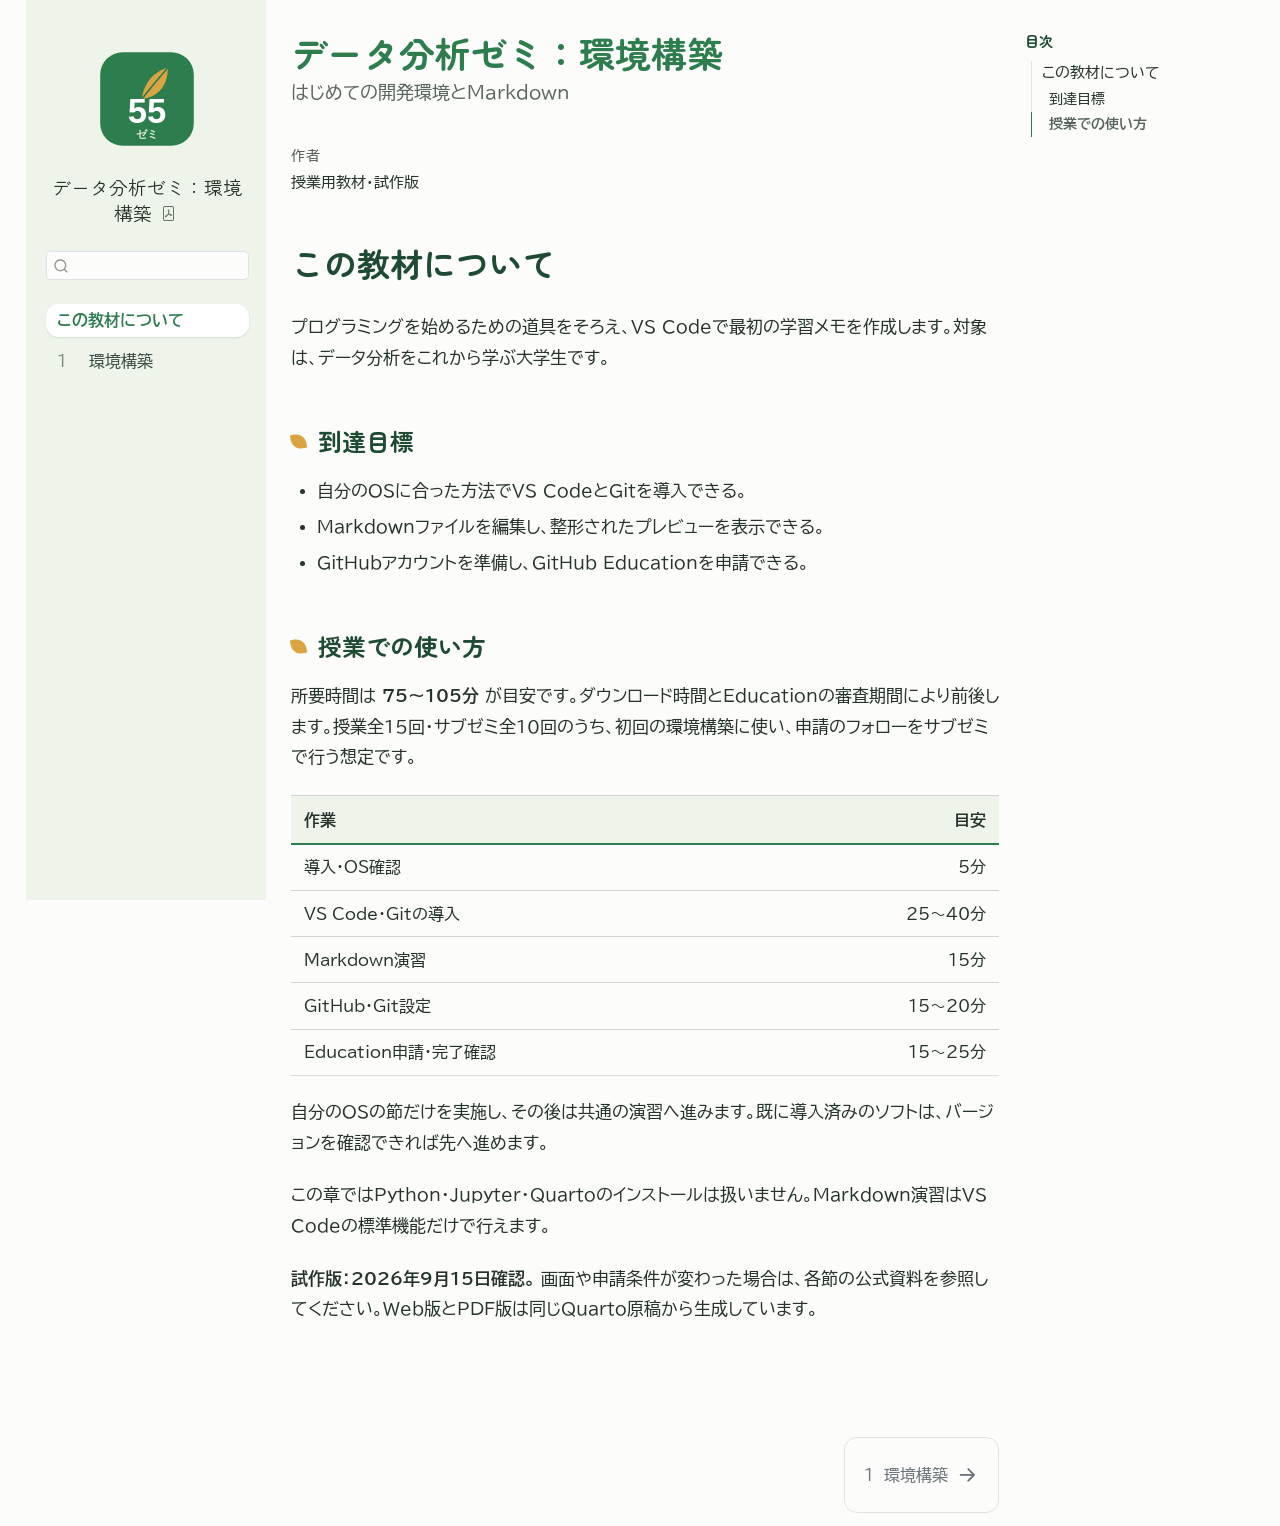
==== index.html @ b41e4daf "Publish Wakaba course website and PDF" ====
<!DOCTYPE html>
<html xmlns="http://www.w3.org/1999/xhtml" lang="ja" xml:lang="ja"><head>

<meta charset="utf-8">
<meta name="generator" content="quarto-1.10.18">

<meta name="viewport" content="width=device-width, initial-scale=1.0, user-scalable=yes">

<meta name="author" content="授業用教材・試作版">

<title>データ分析ゼミ：環境構築</title>
<style>
/* Default styles provided by pandoc.
** See https://pandoc.org/MANUAL.html#variables-for-html for config info.
*/
span.smallcaps{font-variant: small-caps;}
div.columns{display: flex; gap: 1.5em;}
div.column{flex: auto;}
@media screen {
div.columns{gap: min(4vw, 1.5em);}
div.column{overflow-x: auto;}
}
div.hanging-indent{margin-left: 1.5em; text-indent: -1.5em;}
ul.task-list{list-style: none;}
ul.task-list li input[type="checkbox"] {
  width: 0.8em;
  margin: 0 0.8em 0.2em -1em; /* quarto-specific, see https://github.com/quarto-dev/quarto-cli/issues/4556 */ 
  vertical-align: middle;
}
</style>


<script src="site_libs/quarto-nav/quarto-nav.js"></script>
<script src="site_libs/quarto-nav/headroom.min.js"></script>
<script src="site_libs/clipboard/clipboard.min.js"></script>
<script src="site_libs/quarto-search/autocomplete.umd.js"></script>
<script src="site_libs/quarto-search/fuse.min.js"></script>
<script src="site_libs/quarto-search/quarto-search.js"></script>
<meta name="quarto:offset" content="./">
<link href="./lesson/environment-setup.html" rel="next">
<script src="site_libs/quarto-html/quarto.js" type="module"></script>
<script src="site_libs/quarto-html/tabsets/tabsets.js" type="module"></script>
<script src="site_libs/quarto-html/popper.min.js"></script>
<script src="site_libs/quarto-html/tippy.umd.min.js"></script>
<script src="site_libs/quarto-html/anchor.min.js"></script>
<link href="site_libs/quarto-html/tippy.css" rel="stylesheet">
<link href="site_libs/quarto-html/quarto-syntax-highlighting-a277fc7c0b5572c02727048f32503fbf.css" rel="stylesheet" id="quarto-text-highlighting-styles">
<script src="site_libs/bootstrap/bootstrap.min.js"></script>
<link href="site_libs/bootstrap/bootstrap-icons.css" rel="stylesheet">
<link href="site_libs/bootstrap/bootstrap-1fc17faf87dfba659ec2708af60eecc0.min.css" rel="stylesheet" append-hash="true" id="quarto-bootstrap" data-mode="light">
<script id="quarto-search-options" type="application/json">{
  "location": "sidebar",
  "copy-button": false,
  "collapse-after": 3,
  "panel-placement": "start",
  "type": "textbox",
  "limit": 50,
  "keyboard-shortcut": [
    "f",
    "/",
    "s"
  ],
  "show-item-context": false,
  "language": {
    "search-no-results-text": "一致なし",
    "search-matching-documents-text": "一致した文書",
    "search-copy-link-title": "検索へのリンクをコピー",
    "search-hide-matches-text": "追加の検索結果を非表示",
    "search-more-match-text": "追加の検索結果",
    "search-more-matches-text": "追加の検索結果",
    "search-clear-button-title": "消去",
    "search-text-placeholder": "",
    "search-detached-cancel-button-title": "取消",
    "search-submit-button-title": "検索",
    "search-label": "サーチ"
  }
}</script>


</head>

<body class="nav-sidebar floating quarto-light">

<div id="quarto-search-results"></div>
  <header id="quarto-header" class="headroom fixed-top">
  <nav class="quarto-secondary-nav">
    <div class="container-fluid d-flex">
      <button type="button" class="quarto-btn-toggle btn" data-bs-toggle="collapse" role="button" data-bs-target=".quarto-sidebar-collapse-item" aria-controls="quarto-sidebar" aria-expanded="false" aria-label="サイドバーを切り替える" onclick="if (window.quartoToggleHeadroom) { window.quartoToggleHeadroom(); }">
        <i class="bi bi-layout-text-sidebar-reverse"></i>
      </button>
        <nav class="quarto-page-breadcrumbs" aria-label="breadcrumb"><ol class="breadcrumb"><li class="breadcrumb-item"><a href="./index.html">この教材について</a></li></ol></nav>
        <a class="flex-grow-1" role="navigation" data-bs-toggle="collapse" data-bs-target=".quarto-sidebar-collapse-item" aria-controls="quarto-sidebar" aria-expanded="false" aria-label="サイドバーを切り替える" onclick="if (window.quartoToggleHeadroom) { window.quartoToggleHeadroom(); }">      
        </a>
      <button type="button" class="btn quarto-search-button" aria-label="サーチ" onclick="window.quartoOpenSearch();">
        <i class="bi bi-search"></i>
      </button>
    </div>
  </nav>
</header>
<!-- content -->
<div id="quarto-content" class="quarto-container page-columns page-rows-contents page-layout-article">
<!-- sidebar -->
  <nav id="quarto-sidebar" class="sidebar collapse collapse-horizontal quarto-sidebar-collapse-item sidebar-navigation floating overflow-auto">
    <div class="pt-lg-2 mt-2 text-left sidebar-header sidebar-header-stacked">
      <a href="./index.html" class="sidebar-logo-link">
      <img src="./images/logo-wakaba.svg" alt="" class="sidebar-logo light-content py-0 d-lg-inline d-none">
      <img src="./images/logo-wakaba.svg" alt="" class="sidebar-logo dark-content py-0 d-lg-inline d-none">
      </a>
    <div class="sidebar-title mb-0 py-0">
      <a href="./">データ分析ゼミ：環境構築</a> 
        <div class="sidebar-tools-main">
    <a href="./データ分析ゼミ：環境構築.pdf" title="Download PDF" class="quarto-navigation-tool px-1" aria-label="Download PDF"><i class="bi bi-file-pdf"></i></a>
</div>
    </div>
      </div>
        <div class="mt-2 flex-shrink-0 align-items-center">
        <div class="sidebar-search">
        <div id="quarto-search" class="" title="サーチ"></div>
        </div>
        </div>
    <div class="sidebar-menu-container"> 
    <ul class="list-unstyled mt-1">
        <li class="sidebar-item">
  <div class="sidebar-item-container"> 
  <a href="./index.html" class="sidebar-item-text sidebar-link active">
 <span class="menu-text">この教材について</span></a>
  </div>
</li>
        <li class="sidebar-item">
  <div class="sidebar-item-container"> 
  <a href="./lesson/environment-setup.html" class="sidebar-item-text sidebar-link">
 <span class="menu-text"><span class="chapter-number">1</span>&nbsp; <span class="chapter-title">環境構築</span></span></a>
  </div>
</li>
    </ul>
    </div>
</nav>
<div id="quarto-sidebar-glass" class="quarto-sidebar-collapse-item" data-bs-toggle="collapse" data-bs-target=".quarto-sidebar-collapse-item"></div>
<!-- margin-sidebar -->
    <div id="quarto-margin-sidebar" class="sidebar margin-sidebar">
        <nav id="TOC" role="doc-toc" class="toc-active">
    <h2 id="toc-title">目次</h2>
   
  <ul class="collapse">
  <li><a href="#この教材について" id="toc-この教材について" class="nav-link active" data-scroll-target="#この教材について">この教材について</a>
  <ul class="collapse">
  <li><a href="#到達目標" id="toc-到達目標" class="nav-link" data-scroll-target="#到達目標">到達目標</a></li>
  <li><a href="#授業での使い方" id="toc-授業での使い方" class="nav-link" data-scroll-target="#授業での使い方">授業での使い方</a></li>
  </ul></li>
  </ul>
</nav>
    </div>
<!-- main -->
<main class="content" id="quarto-document-content">

<header id="title-block-header" class="quarto-title-block default">
<div class="quarto-title">
<h1 class="title">データ分析ゼミ：環境構築</h1>
<p class="subtitle lead">はじめての開発環境とMarkdown</p>
</div>



<div class="quarto-title-meta">

    <div>
    <div class="quarto-title-meta-heading">作者</div>
    <div class="quarto-title-meta-contents">
             <p>授業用教材・試作版 </p>
          </div>
  </div>
    
  
    
  </div>
  


</header>


<section id="この教材について" class="level1 unnumbered">
<h1 class="unnumbered">この教材について</h1>
<p>プログラミングを始めるための道具をそろえ、VS Codeで最初の学習メモを作成します。対象は、データ分析をこれから学ぶ大学生です。</p>
<section id="到達目標" class="level2 unnumbered">
<h2 class="unnumbered anchored" data-anchor-id="到達目標">到達目標</h2>
<ul>
<li>自分のOSに合った方法でVS CodeとGitを導入できる。</li>
<li>Markdownファイルを編集し、整形されたプレビューを表示できる。</li>
<li>GitHubアカウントを準備し、GitHub Educationを申請できる。</li>
</ul>
</section>
<section id="授業での使い方" class="level2 unnumbered">
<h2 class="unnumbered anchored" data-anchor-id="授業での使い方">授業での使い方</h2>
<p>所要時間は <strong>75〜105分</strong> が目安です。ダウンロード時間とEducationの審査期間により前後します。授業全15回・サブゼミ全10回のうち、初回の環境構築に使い、申請のフォローをサブゼミで行う想定です。</p>
<table class="caption-top table">
<thead>
<tr class="header">
<th>作業</th>
<th style="text-align: right;">目安</th>
</tr>
</thead>
<tbody>
<tr class="odd">
<td>導入・OS確認</td>
<td style="text-align: right;">5分</td>
</tr>
<tr class="even">
<td>VS Code・Gitの導入</td>
<td style="text-align: right;">25〜40分</td>
</tr>
<tr class="odd">
<td>Markdown演習</td>
<td style="text-align: right;">15分</td>
</tr>
<tr class="even">
<td>GitHub・Git設定</td>
<td style="text-align: right;">15〜20分</td>
</tr>
<tr class="odd">
<td>Education申請・完了確認</td>
<td style="text-align: right;">15〜25分</td>
</tr>
</tbody>
</table>
<p>自分のOSの節だけを実施し、その後は共通の演習へ進みます。既に導入済みのソフトは、バージョンを確認できれば先へ進めます。</p>
<p>この章ではPython・Jupyter・Quartoのインストールは扱いません。Markdown演習はVS Codeの標準機能だけで行えます。</p>
<p><strong>試作版：2026年9月15日確認。</strong> 画面や申請条件が変わった場合は、各節の公式資料を参照してください。Web版とPDF版は同じQuarto原稿から生成しています。</p>


</section>
</section>

</main> <!-- /main -->
<script id="quarto-html-after-body" type="application/javascript">
  window.document.addEventListener("DOMContentLoaded", function (event) {
    const icon = "";
    const anchorJS = new window.AnchorJS();
    anchorJS.options = {
      placement: 'right',
      icon: icon
    };
    anchorJS.add('.anchored');
    const isCodeAnnotation = (el) => {
      for (const clz of el.classList) {
        if (clz.startsWith('code-annotation-')) {                     
          return true;
        }
      }
      return false;
    }
    const onCopySuccess = function(e) {
      // button target
      const button = e.trigger;
      // don't keep focus
      button.blur();
      // flash "checked"
      button.classList.add('code-copy-button-checked');
      var currentTitle = button.getAttribute("title");
      button.setAttribute("title", "コピーしました");
      let tooltip;
      if (window.bootstrap) {
        button.setAttribute("data-bs-toggle", "tooltip");
        button.setAttribute("data-bs-placement", "left");
        button.setAttribute("data-bs-title", "コピーしました");
        tooltip = new bootstrap.Tooltip(button, 
          { trigger: "manual", 
            customClass: "code-copy-button-tooltip",
            offset: [0, -8]});
        tooltip.show();    
      }
      setTimeout(function() {
        if (tooltip) {
          tooltip.hide();
          button.removeAttribute("data-bs-title");
          button.removeAttribute("data-bs-toggle");
          button.removeAttribute("data-bs-placement");
        }
        button.setAttribute("title", currentTitle);
        button.classList.remove('code-copy-button-checked');
      }, 1000);
      // clear code selection
      e.clearSelection();
    }
    const getTextToCopy = function(trigger) {
      const outerScaffold = trigger.parentElement.cloneNode(true);
      const codeEl = outerScaffold.querySelector('code');
      for (const childEl of codeEl.children) {
        if (isCodeAnnotation(childEl)) {
          childEl.remove();
        }
      }
      return codeEl.innerText;
    }
    const clipboard = new window.ClipboardJS('.code-copy-button:not([data-in-quarto-modal])', {
      text: getTextToCopy
    });
    clipboard.on('success', onCopySuccess);
    if (window.document.getElementById('quarto-embedded-source-code-modal')) {
      const clipboardModal = new window.ClipboardJS('.code-copy-button[data-in-quarto-modal]', {
        text: getTextToCopy,
        container: window.document.getElementById('quarto-embedded-source-code-modal')
      });
      clipboardModal.on('success', onCopySuccess);
    }
      var localhostRegex = new RegExp(/^(?:http|https):\/\/localhost\:?[0-9]*\//);
      var mailtoRegex = new RegExp(/^mailto:/);
        var filterRegex = new RegExp('/' + window.location.host + '/');
      var isInternal = (href) => {
          return filterRegex.test(href) || localhostRegex.test(href) || mailtoRegex.test(href);
      }
      // Inspect non-navigation links and adorn them if external
     var links = window.document.querySelectorAll('a[href]:not(.nav-link):not(.navbar-brand):not(.toc-action):not(.sidebar-link):not(.sidebar-item-toggle):not(.pagination-link):not(.no-external):not([aria-hidden]):not(.dropdown-item):not(.quarto-navigation-tool):not(.about-link)');
      for (var i=0; i<links.length; i++) {
        const link = links[i];
        if (!isInternal(link.href)) {
          // undo the damage that might have been done by quarto-nav.js in the case of
          // links that we want to consider external
          if (link.dataset.originalHref !== undefined) {
            link.href = link.dataset.originalHref;
          }
        }
      }
    function tippyHover(el, contentFn, onTriggerFn, onUntriggerFn) {
      const config = {
        allowHTML: true,
        maxWidth: 500,
        delay: 100,
        arrow: false,
        appendTo: function(el) {
            return el.parentElement;
        },
        interactive: true,
        interactiveBorder: 10,
        theme: 'quarto',
        placement: 'bottom-start',
      };
      if (contentFn) {
        config.content = contentFn;
      }
      if (onTriggerFn) {
        config.onTrigger = onTriggerFn;
      }
      if (onUntriggerFn) {
        config.onUntrigger = onUntriggerFn;
      }
      window.tippy(el, config); 
    }
    const noterefs = window.document.querySelectorAll('a[role="doc-noteref"]');
    for (var i=0; i<noterefs.length; i++) {
      const ref = noterefs[i];
      tippyHover(ref, function() {
        // use id or data attribute instead here
        let href = ref.getAttribute('data-footnote-href') || ref.getAttribute('href');
        try { href = new URL(href).hash; } catch {}
        const id = href.replace(/^#\/?/, "");
        const note = window.document.getElementById(id);
        if (note) {
          return note.innerHTML;
        } else {
          return "";
        }
      });
    }
    const xrefs = window.document.querySelectorAll('a.quarto-xref');
    const processXRef = (id, note) => {
      // Strip column container classes
      const stripColumnClz = (el) => {
        el.classList.remove("page-full", "page-columns");
        if (el.children) {
          for (const child of el.children) {
            stripColumnClz(child);
          }
        }
      }
      stripColumnClz(note)
      if (id === null || id.startsWith('sec-')) {
        // Special case sections, only their first couple elements
        const container = document.createElement("div");
        if (note.children && note.children.length > 2) {
          container.appendChild(note.children[0].cloneNode(true));
          for (let i = 1; i < note.children.length; i++) {
            const child = note.children[i];
            if (child.tagName === "P" && child.innerText === "") {
              continue;
            } else {
              container.appendChild(child.cloneNode(true));
              break;
            }
          }
          if (window.Quarto?.typesetMath) {
            window.Quarto.typesetMath(container);
          }
          return container.innerHTML
        } else {
          if (window.Quarto?.typesetMath) {
            window.Quarto.typesetMath(note);
          }
          return note.innerHTML;
        }
      } else {
        // Remove any anchor links if they are present
        const anchorLink = note.querySelector('a.anchorjs-link');
        if (anchorLink) {
          anchorLink.remove();
        }
        if (window.Quarto?.typesetMath) {
          window.Quarto.typesetMath(note);
        }
        if (note.classList.contains("callout")) {
          return note.outerHTML;
        } else {
          return note.innerHTML;
        }
      }
    }
    for (var i=0; i<xrefs.length; i++) {
      const xref = xrefs[i];
      tippyHover(xref, undefined, function(instance) {
        instance.disable();
        let url = xref.getAttribute('href');
        let hash = undefined; 
        if (url.startsWith('#')) {
          hash = url;
        } else {
          try { hash = new URL(url).hash; } catch {}
        }
        if (hash) {
          const id = hash.replace(/^#\/?/, "");
          const note = window.document.getElementById(id);
          if (note !== null) {
            try {
              const html = processXRef(id, note.cloneNode(true));
              instance.setContent(html);
            } finally {
              instance.enable();
              instance.show();
            }
          } else {
            // See if we can fetch this
            fetch(url.split('#')[0])
            .then(res => res.text())
            .then(html => {
              const parser = new DOMParser();
              const htmlDoc = parser.parseFromString(html, "text/html");
              const note = htmlDoc.getElementById(id);
              if (note !== null) {
                const html = processXRef(id, note);
                instance.setContent(html);
              } 
            }).finally(() => {
              instance.enable();
              instance.show();
            });
          }
        } else {
          // See if we can fetch a full url (with no hash to target)
          // This is a special case and we should probably do some content thinning / targeting
          fetch(url)
          .then(res => res.text())
          .then(html => {
            const parser = new DOMParser();
            const htmlDoc = parser.parseFromString(html, "text/html");
            const note = htmlDoc.querySelector('main.content');
            if (note !== null) {
              // This should only happen for chapter cross references
              // (since there is no id in the URL)
              // remove the first header
              if (note.children.length > 0 && note.children[0].tagName === "HEADER") {
                note.children[0].remove();
              }
              const html = processXRef(null, note);
              instance.setContent(html);
            } 
          }).finally(() => {
            instance.enable();
            instance.show();
          });
        }
      }, function(instance) {
      });
    }
        let selectedAnnoteEl;
        const selectorForAnnotation = ( cell, annotation) => {
          let cellAttr = 'data-code-cell="' + cell + '"';
          let lineAttr = 'data-code-annotation="' +  annotation + '"';
          const selector = 'span[' + cellAttr + '][' + lineAttr + ']';
          return selector;
        }
        const selectCodeLines = (annoteEl) => {
          const doc = window.document;
          const targetCell = annoteEl.getAttribute("data-target-cell");
          const targetAnnotation = annoteEl.getAttribute("data-target-annotation");
          const annoteSpan = window.document.querySelector(selectorForAnnotation(targetCell, targetAnnotation));
          const lines = annoteSpan.getAttribute("data-code-lines").split(",");
          const lineIds = lines.map((line) => {
            return targetCell + "-" + line;
          })
          let top = null;
          let height = null;
          let parent = null;
          if (lineIds.length > 0) {
              //compute the position of the single el (top and bottom and make a div)
              const el = window.document.getElementById(lineIds[0]);
              top = el.offsetTop;
              height = el.offsetHeight;
              parent = el.parentElement.parentElement;
            if (lineIds.length > 1) {
              const lastEl = window.document.getElementById(lineIds[lineIds.length - 1]);
              const bottom = lastEl.offsetTop + lastEl.offsetHeight;
              height = bottom - top;
            }
            if (top !== null && height !== null && parent !== null) {
              // cook up a div (if necessary) and position it 
              let div = window.document.getElementById("code-annotation-line-highlight");
              if (div === null) {
                div = window.document.createElement("div");
                div.setAttribute("id", "code-annotation-line-highlight");
                div.style.position = 'absolute';
                parent.appendChild(div);
              }
              div.style.top = top - 2 + "px";
              div.style.height = height + 4 + "px";
              div.style.left = 0;
              let gutterDiv = window.document.getElementById("code-annotation-line-highlight-gutter");
              if (gutterDiv === null) {
                gutterDiv = window.document.createElement("div");
                gutterDiv.setAttribute("id", "code-annotation-line-highlight-gutter");
                gutterDiv.style.position = 'absolute';
                const codeCell = window.document.getElementById(targetCell);
                const gutter = codeCell.querySelector('.code-annotation-gutter');
                gutter.appendChild(gutterDiv);
              }
              gutterDiv.style.top = top - 2 + "px";
              gutterDiv.style.height = height + 4 + "px";
            }
            selectedAnnoteEl = annoteEl;
          }
        };
        const unselectCodeLines = () => {
          const elementsIds = ["code-annotation-line-highlight", "code-annotation-line-highlight-gutter"];
          elementsIds.forEach((elId) => {
            const div = window.document.getElementById(elId);
            if (div) {
              div.remove();
            }
          });
          selectedAnnoteEl = undefined;
        };
          // Handle positioning of the toggle
      window.addEventListener(
        "resize",
        throttle(() => {
          elRect = undefined;
          if (selectedAnnoteEl) {
            selectCodeLines(selectedAnnoteEl);
          }
        }, 10)
      );
      function throttle(fn, ms) {
      let throttle = false;
      let timer;
        return (...args) => {
          if(!throttle) { // first call gets through
              fn.apply(this, args);
              throttle = true;
          } else { // all the others get throttled
              if(timer) clearTimeout(timer); // cancel #2
              timer = setTimeout(() => {
                fn.apply(this, args);
                timer = throttle = false;
              }, ms);
          }
        };
      }
        // Attach click handler to the DT
        const annoteDls = window.document.querySelectorAll('dt[data-target-cell]');
        for (const annoteDlNode of annoteDls) {
          annoteDlNode.addEventListener('click', (event) => {
            const clickedEl = event.target;
            if (clickedEl !== selectedAnnoteEl) {
              unselectCodeLines();
              const activeEl = window.document.querySelector('dt[data-target-cell].code-annotation-active');
              if (activeEl) {
                activeEl.classList.remove('code-annotation-active');
              }
              selectCodeLines(clickedEl);
              clickedEl.classList.add('code-annotation-active');
            } else {
              // Unselect the line
              unselectCodeLines();
              clickedEl.classList.remove('code-annotation-active');
            }
          });
        }
    const findCites = (el) => {
      const parentEl = el.parentElement;
      if (parentEl) {
        const cites = parentEl.dataset.cites;
        if (cites) {
          return {
            el,
            cites: cites.split(' ')
          };
        } else {
          return findCites(el.parentElement)
        }
      } else {
        return undefined;
      }
    };
    var bibliorefs = window.document.querySelectorAll('a[role="doc-biblioref"]');
    for (var i=0; i<bibliorefs.length; i++) {
      const ref = bibliorefs[i];
      const citeInfo = findCites(ref);
      if (citeInfo) {
        tippyHover(citeInfo.el, function() {
          var popup = window.document.createElement('div');
          citeInfo.cites.forEach(function(cite) {
            var citeDiv = window.document.createElement('div');
            citeDiv.classList.add('hanging-indent');
            citeDiv.classList.add('csl-entry');
            var biblioDiv = window.document.getElementById('ref-' + cite);
            if (biblioDiv) {
              citeDiv.innerHTML = biblioDiv.innerHTML;
            }
            popup.appendChild(citeDiv);
          });
          return popup.innerHTML;
        });
      }
    }
  });
  </script>
<nav class="page-navigation">
  <div class="nav-page nav-page-previous">
  </div>
  <div class="nav-page nav-page-next">
      <a href="./lesson/environment-setup.html" class="pagination-link" aria-label="環境構築">
        <span class="nav-page-text"><span class="chapter-number">1</span>&nbsp; <span class="chapter-title">環境構築</span></span> <i class="bi bi-arrow-right-short"></i>
      </a>
  </div>
</nav>
</div> <!-- /content -->




</body></html>
---- site_libs/quarto-html/tippy.css ----
.tippy-box[data-animation=fade][data-state=hidden]{opacity:0}[data-tippy-root]{max-width:calc(100vw - 10px)}.tippy-box{position:relative;background-color:#333;color:#fff;border-radius:4px;font-size:14px;line-height:1.4;white-space:normal;outline:0;transition-property:transform,visibility,opacity}.tippy-box[data-placement^=top]>.tippy-arrow{bottom:0}.tippy-box[data-placement^=top]>.tippy-arrow:before{bottom:-7px;left:0;border-width:8px 8px 0;border-top-color:initial;transform-origin:center top}.tippy-box[data-placement^=bottom]>.tippy-arrow{top:0}.tippy-box[data-placement^=bottom]>.tippy-arrow:before{top:-7px;left:0;border-width:0 8px 8px;border-bottom-color:initial;transform-origin:center bottom}.tippy-box[data-placement^=left]>.tippy-arrow{right:0}.tippy-box[data-placement^=left]>.tippy-arrow:before{border-width:8px 0 8px 8px;border-left-color:initial;right:-7px;transform-origin:center left}.tippy-box[data-placement^=right]>.tippy-arrow{left:0}.tippy-box[data-placement^=right]>.tippy-arrow:before{left:-7px;border-width:8px 8px 8px 0;border-right-color:initial;transform-origin:center right}.tippy-box[data-inertia][data-state=visible]{transition-timing-function:cubic-bezier(.54,1.5,.38,1.11)}.tippy-arrow{width:16px;height:16px;color:#333}.tippy-arrow:before{content:"";position:absolute;border-color:transparent;border-style:solid}.tippy-content{position:relative;padding:5px 9px;z-index:1}
---- site_libs/quarto-html/quarto-syntax-highlighting-a277fc7c0b5572c02727048f32503fbf.css ----
/* quarto syntax highlight colors */
:root {
  --quarto-hl-ot-color: #003B4F;
  --quarto-hl-at-color: #657422;
  --quarto-hl-ss-color: #20794D;
  --quarto-hl-an-color: #5E5E5E;
  --quarto-hl-fu-color: #4758AB;
  --quarto-hl-st-color: #20794D;
  --quarto-hl-cf-color: #003B4F;
  --quarto-hl-op-color: #5E5E5E;
  --quarto-hl-er-color: #AD0000;
  --quarto-hl-bn-color: #AD0000;
  --quarto-hl-al-color: #AD0000;
  --quarto-hl-va-color: #111111;
  --quarto-hl-bu-color: inherit;
  --quarto-hl-ex-color: inherit;
  --quarto-hl-pp-color: #AD0000;
  --quarto-hl-in-color: #5E5E5E;
  --quarto-hl-vs-color: #20794D;
  --quarto-hl-wa-color: #5E5E5E;
  --quarto-hl-do-color: #5E5E5E;
  --quarto-hl-im-color: #00769E;
  --quarto-hl-ch-color: #20794D;
  --quarto-hl-dt-color: #AD0000;
  --quarto-hl-fl-color: #AD0000;
  --quarto-hl-co-color: #5E5E5E;
  --quarto-hl-cv-color: #5E5E5E;
  --quarto-hl-cn-color: #8f5902;
  --quarto-hl-sc-color: #5E5E5E;
  --quarto-hl-dv-color: #AD0000;
  --quarto-hl-kw-color: #003B4F;
}

/* other quarto variables */
:root {
  --quarto-font-monospace: "JetBrains Mono", "SFMono-Regular", Menlo, Consolas, monospace;
}

/* syntax highlight based on Pandoc's rules */
pre > code.sourceCode > span {
  color: #003B4F;
}

code.sourceCode > span {
  color: #003B4F;
}

div.sourceCode,
div.sourceCode pre.sourceCode {
  color: #003B4F;
}

/* Normal */
code span {
  color: #003B4F;
}

/* Alert */
code span.al {
  color: #AD0000;
  font-style: inherit;
}

/* Annotation */
code span.an {
  color: #5E5E5E;
  font-style: inherit;
}

/* Attribute */
code span.at {
  color: #657422;
  font-style: inherit;
}

/* BaseN */
code span.bn {
  color: #AD0000;
  font-style: inherit;
}

/* BuiltIn */
code span.bu {
  font-style: inherit;
}

/* ControlFlow */
code span.cf {
  color: #003B4F;
  font-weight: bold;
  font-style: inherit;
}

/* Char */
code span.ch {
  color: #20794D;
  font-style: inherit;
}

/* Constant */
code span.cn {
  color: #8f5902;
  font-style: inherit;
}

/* Comment */
code span.co {
  color: #5E5E5E;
  font-style: inherit;
}

/* CommentVar */
code span.cv {
  color: #5E5E5E;
  font-style: italic;
}

/* Documentation */
code span.do {
  color: #5E5E5E;
  font-style: italic;
}

/* DataType */
code span.dt {
  color: #AD0000;
  font-style: inherit;
}

/* DecVal */
code span.dv {
  color: #AD0000;
  font-style: inherit;
}

/* Error */
code span.er {
  color: #AD0000;
  font-style: inherit;
}

/* Extension */
code span.ex {
  font-style: inherit;
}

/* Float */
code span.fl {
  color: #AD0000;
  font-style: inherit;
}

/* Function */
code span.fu {
  color: #4758AB;
  font-style: inherit;
}

/* Import */
code span.im {
  color: #00769E;
  font-style: inherit;
}

/* Information */
code span.in {
  color: #5E5E5E;
  font-style: inherit;
}

/* Keyword */
code span.kw {
  color: #003B4F;
  font-weight: bold;
  font-style: inherit;
}

/* Operator */
code span.op {
  color: #5E5E5E;
  font-style: inherit;
}

/* Other */
code span.ot {
  color: #003B4F;
  font-style: inherit;
}

/* Preprocessor */
code span.pp {
  color: #AD0000;
  font-style: inherit;
}

/* SpecialChar */
code span.sc {
  color: #5E5E5E;
  font-style: inherit;
}

/* SpecialString */
code span.ss {
  color: #20794D;
  font-style: inherit;
}

/* String */
code span.st {
  color: #20794D;
  font-style: inherit;
}

/* Variable */
code span.va {
  color: #111111;
  font-style: inherit;
}

/* VerbatimString */
code span.vs {
  color: #20794D;
  font-style: inherit;
}

/* Warning */
code span.wa {
  color: #5E5E5E;
  font-style: italic;
}

.prevent-inlining {
  content: "</";
}

/*# sourceMappingURL=e1b027b9bc30bdf10520621774af0e83.css.map */
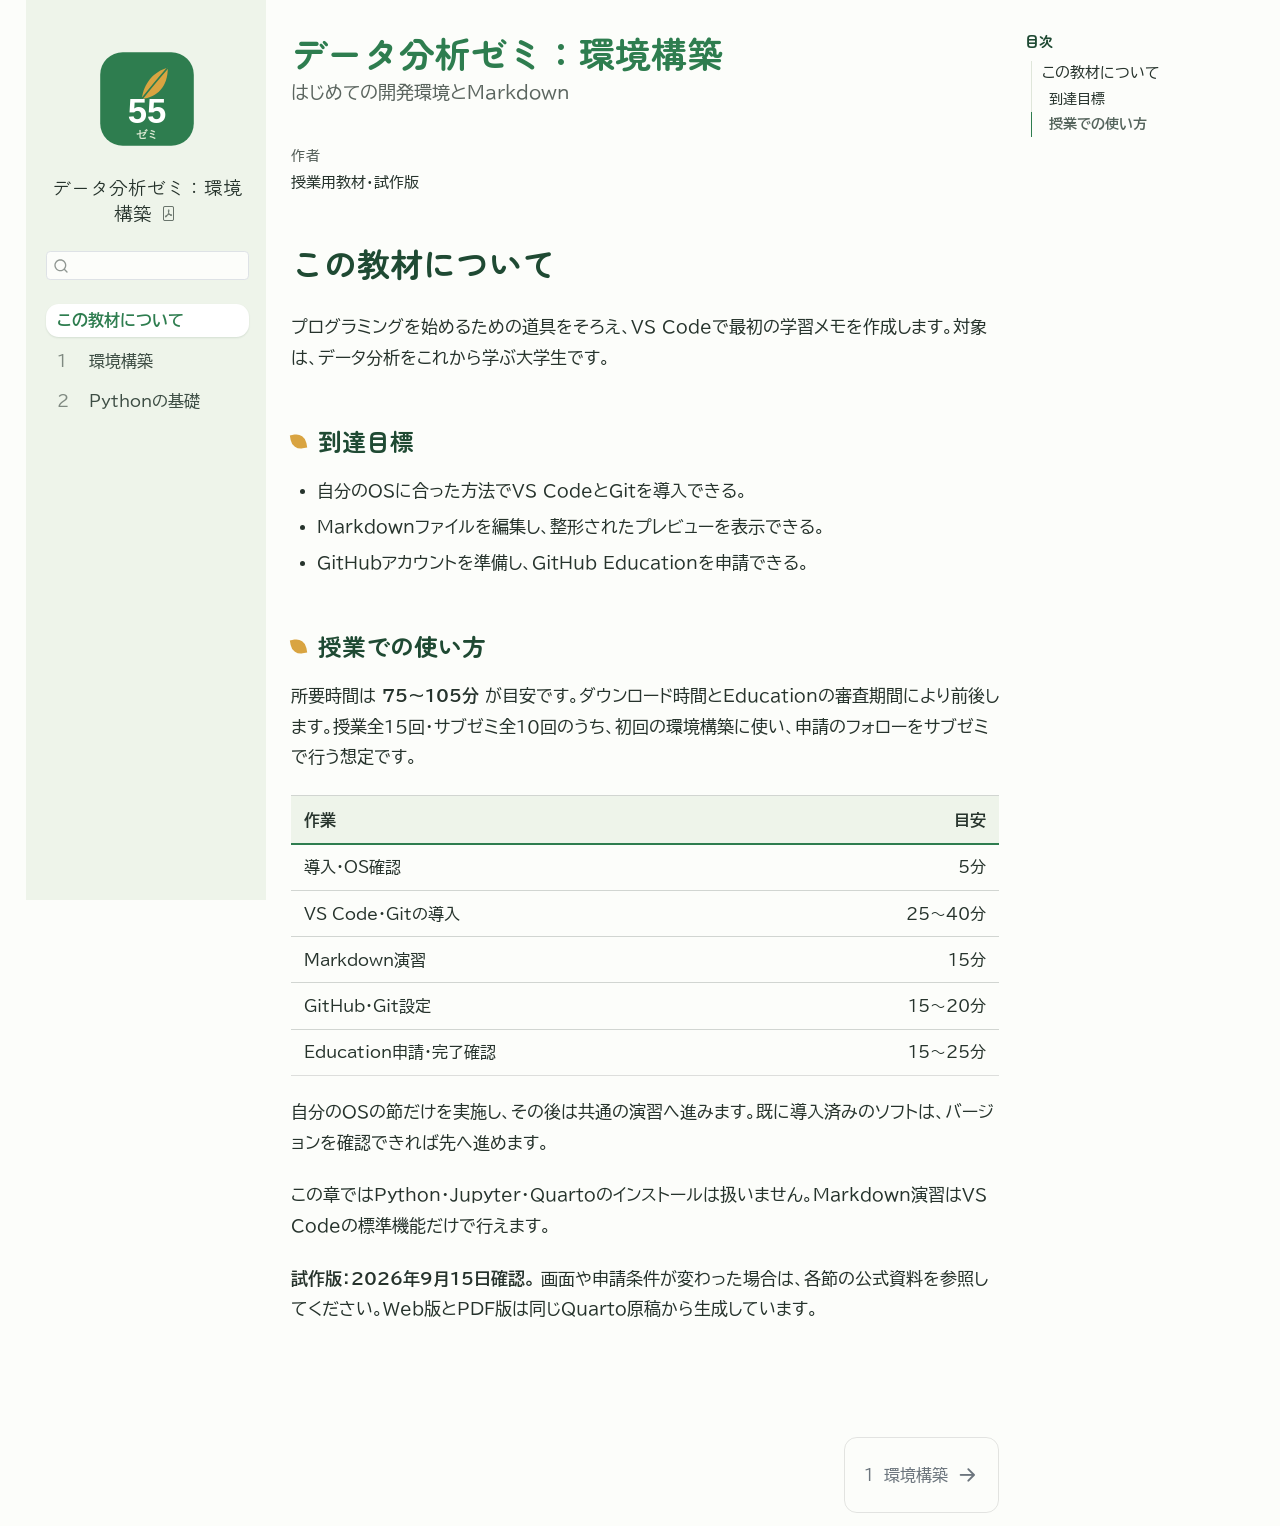
==== commit 10f25294: "Built site for gh-pages" ====
--- a/index.html
+++ b/index.html
@@ -132,6 +132,12 @@
  <span class="menu-text"><span class="chapter-number">1</span>&nbsp; <span class="chapter-title">環境構築</span></span></a>
   </div>
 </li>
+        <li class="sidebar-item">
+  <div class="sidebar-item-container"> 
+  <a href="./lesson/python-basics.html" class="sidebar-item-text sidebar-link">
+ <span class="menu-text"><span class="chapter-number">2</span>&nbsp; <span class="chapter-title">Pythonの基礎</span></span></a>
+  </div>
+</li>
     </ul>
     </div>
 </nav>
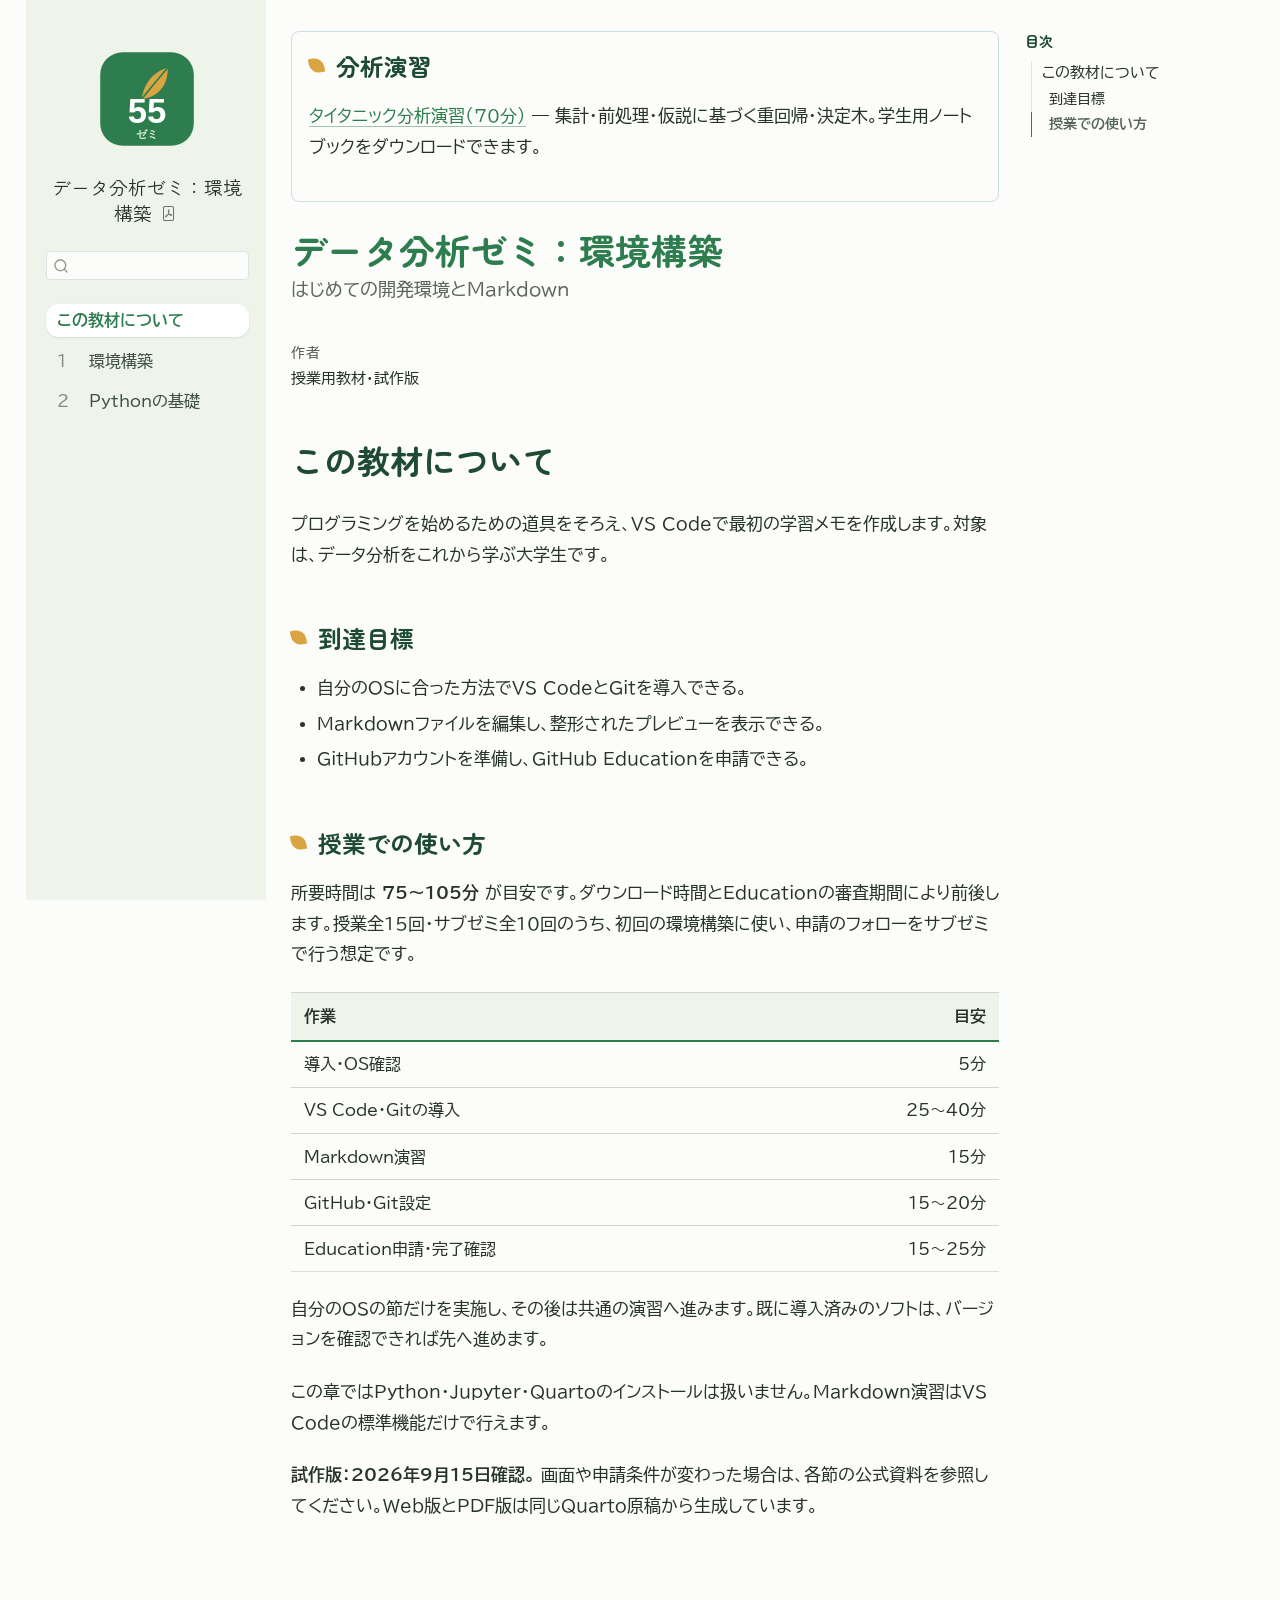
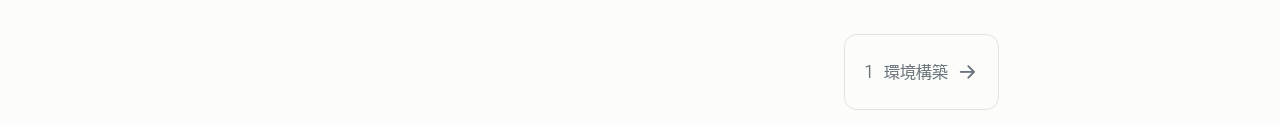
==== commit 581f39cb: "Publish Titanic analysis exercise on GitHub Pages" ====
--- a/index.html
+++ b/index.html
@@ -158,6 +158,7 @@
     </div>
 <!-- main -->
 <main class="content" id="quarto-document-content">
+<section aria-label="分析演習" style="padding:1rem;border:1px solid #cbdde0;border-radius:8px;margin-bottom:1.5rem"><h2>分析演習</h2><p><a href="./lesson/titanic.html">タイタニック分析演習（70分）</a> — 集計・前処理・仮説に基づく重回帰・決定木。学生用ノートブックをダウンロードできます。</p></section>
 
 <header id="title-block-header" class="quarto-title-block default">
 <div class="quarto-title">
